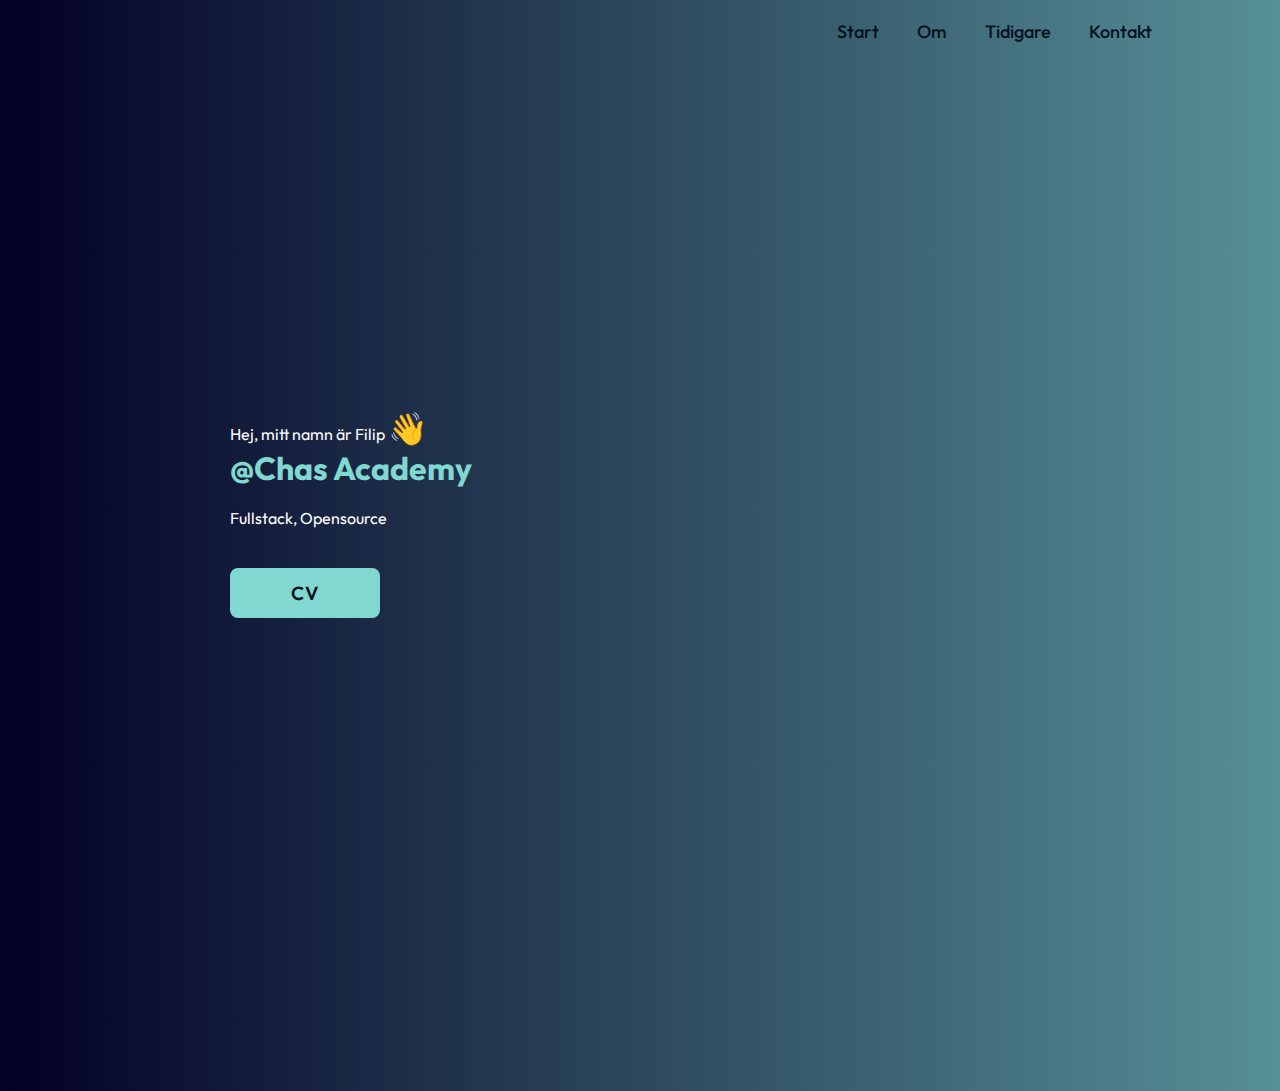
==== index.html @ c481131c "first commit" ====
<!DOCTYPE html>
<html lang="sv-SE">

<head>
    <meta charset='utf-8'>
    <meta http-equiv='X-UA-Compatible' content='IE=edge'>
    <title>Portfolio</title>
    <meta name='viewport' content='width=device-width, initial-scale=1'>
    <link rel='stylesheet' href="styles.css" type='text/css' media='screen'>
    <script src='main.js'></script>
</head>

<body>
    <header class="header">


        <nav class="navbar">
            <a href="index.html" class="active">Start</a>
            <a href="about.html">Om</a>
            <a href="earlier.html">Tidigare</a>
            <a href="contact.html">Kontakt</a>
        </nav>
    </header>

    <section class="home">
        <div class="home-content">Hej, mitt namn är Filip <span class="wave">👋</span>
            <h3>@Chas Academy</h3>
            <p>
                Fullstack, Opensource
            </p>
            <div class="btn-box">
                <a href="#"><span id="cv">CV</span><img src="misc/download_icon.svg" alt="CV" id="icon"></a>
            </div>
        </div>

        <div style="overflow: hidden; border-radius: 32px;">
            <iframe width="320" height="320" src="https://www.youtube.com/embed/y2OHIr_CZ4s"
                title="Pikachu | HTML CSS JavaScript" frameborder="0"
                allow="accelerometer; autoplay; clipboard-write; encrypted-media; gyroscope; picture-in-picture; web-share"
                referrerpolicy="strict-origin-when-cross-origin" allowfullscreen></iframe>
        </div>
    </section>
</body>

</html>
---- styles.css ----
@import url("https://fonts.googleapis.com/css2?family=Outfit:wght@100..900&display=swap");
* {
  margin: 0;
  padding: 0;
  box-sizing: border-box;
  font-family: "outfit", sans-serif;
}

body {
  margin: 0 10% 10% 10%;
  color: white;
  background: linear-gradient(90deg, rgb(2, 0, 36) 0%, #81D8D0 150%);
}

.table-contact-desktop {
  width: 100%;
  text-align: left;
}

.container {
  display: grid;
  grid-template-columns: repeat(3, 1fr);
  gap: 32px;
}
.container h3 {
  margin-bottom: 8px;
}
@media screen and (max-width: 768px) {
  .container {
    grid-template-columns: 1fr;
  }
}

.header {
  top: 0;
  left: 0;
  width: 100%;
  padding: 20px 0;
  background: transparent;
  display: flex;
  justify-content: end;
  align-items: center;
  z-index: 100;
}

.logo {
  font-size: 25px;
  color: purple;
  text-decoration: none;
  font-weight: 600;
}

.navbar a {
  font-size: 18px;
  color: #001122;
  text-decoration: none;
  font-weight: 500;
  margin-left: 35px;
  transition: 0.3s;
}
@media screen and (max-width: 768px) {
  .navbar a {
    margin-left: 12px;
  }
}
.navbar a:hover {
  color: #81D8D0;
}

.home {
  height: 100vh;
  display: flex;
  align-items: center;
  padding: 0 10%;
  justify-content: space-between;
}
@media screen and (max-width: 768px) {
  .home {
    padding: 0 3%;
    gap: 64px;
    flex-direction: column;
    justify-content: center;
    justify-items: center;
    align-items: center;
  }
}

.home-content {
  max-width: 600px;
}
.home-content h1 {
  font-size: 56px;
  font-weight: 700;
}
.home-content h3 {
  font-size: 32px;
  font-weight: 700;
  color: #81D8D0;
}
.home-content p {
  font-size: 16px;
  margin: 20px 0 40px;
}
.home-content .btn-box {
  display: flex;
  justify-content: space-between;
  width: 345px;
  height: 50px;
}

.btn-box a {
  position: relative;
  display: inline-flex;
  justify-content: center;
  align-items: center;
  width: 150px;
  height: 100%;
  background: #81D8D0;
  border: 2px solid #81D8D0;
  border-radius: 8px;
  font-size: 19px;
  color: #001122;
  text-decoration: none;
  font-weight: 600;
  letter-spacing: 1px;
  transition: all 0.2s;
}
.btn-box a:hover {
  background-color: #85ff4c;
}
.btn-box a:hover #cv {
  display: none;
}
.btn-box a:hover #icon {
  display: unset;
}
.btn-box a #icon {
  display: none;
}

.earlier-images {
  display: flex;
  flex-direction: row;
  flex-wrap: wrap;
  justify-content: center;
  gap: 16px;
}
.earlier-images img {
  aspect-ratio: 1/1;
  width: 320px;
  height: 100%;
}

.wave {
  font-size: 32px;
}

.table-details {
  width: 100%;
  height: 100%;
  margin-top: 100px;
}
.table-details .table-contact-mobile {
  display: none;
}
@media screen and (max-width: 768px) {
  .table-details .table-contact-desktop {
    display: none;
  }
  .table-details .table-contact-mobile {
    display: unset;
    border-collapse: separate;
    border-spacing: 12px 8px;
  }
  .table-details tr td:first-child {
    font-weight: 600;
  }
}/*# sourceMappingURL=styles.css.map */
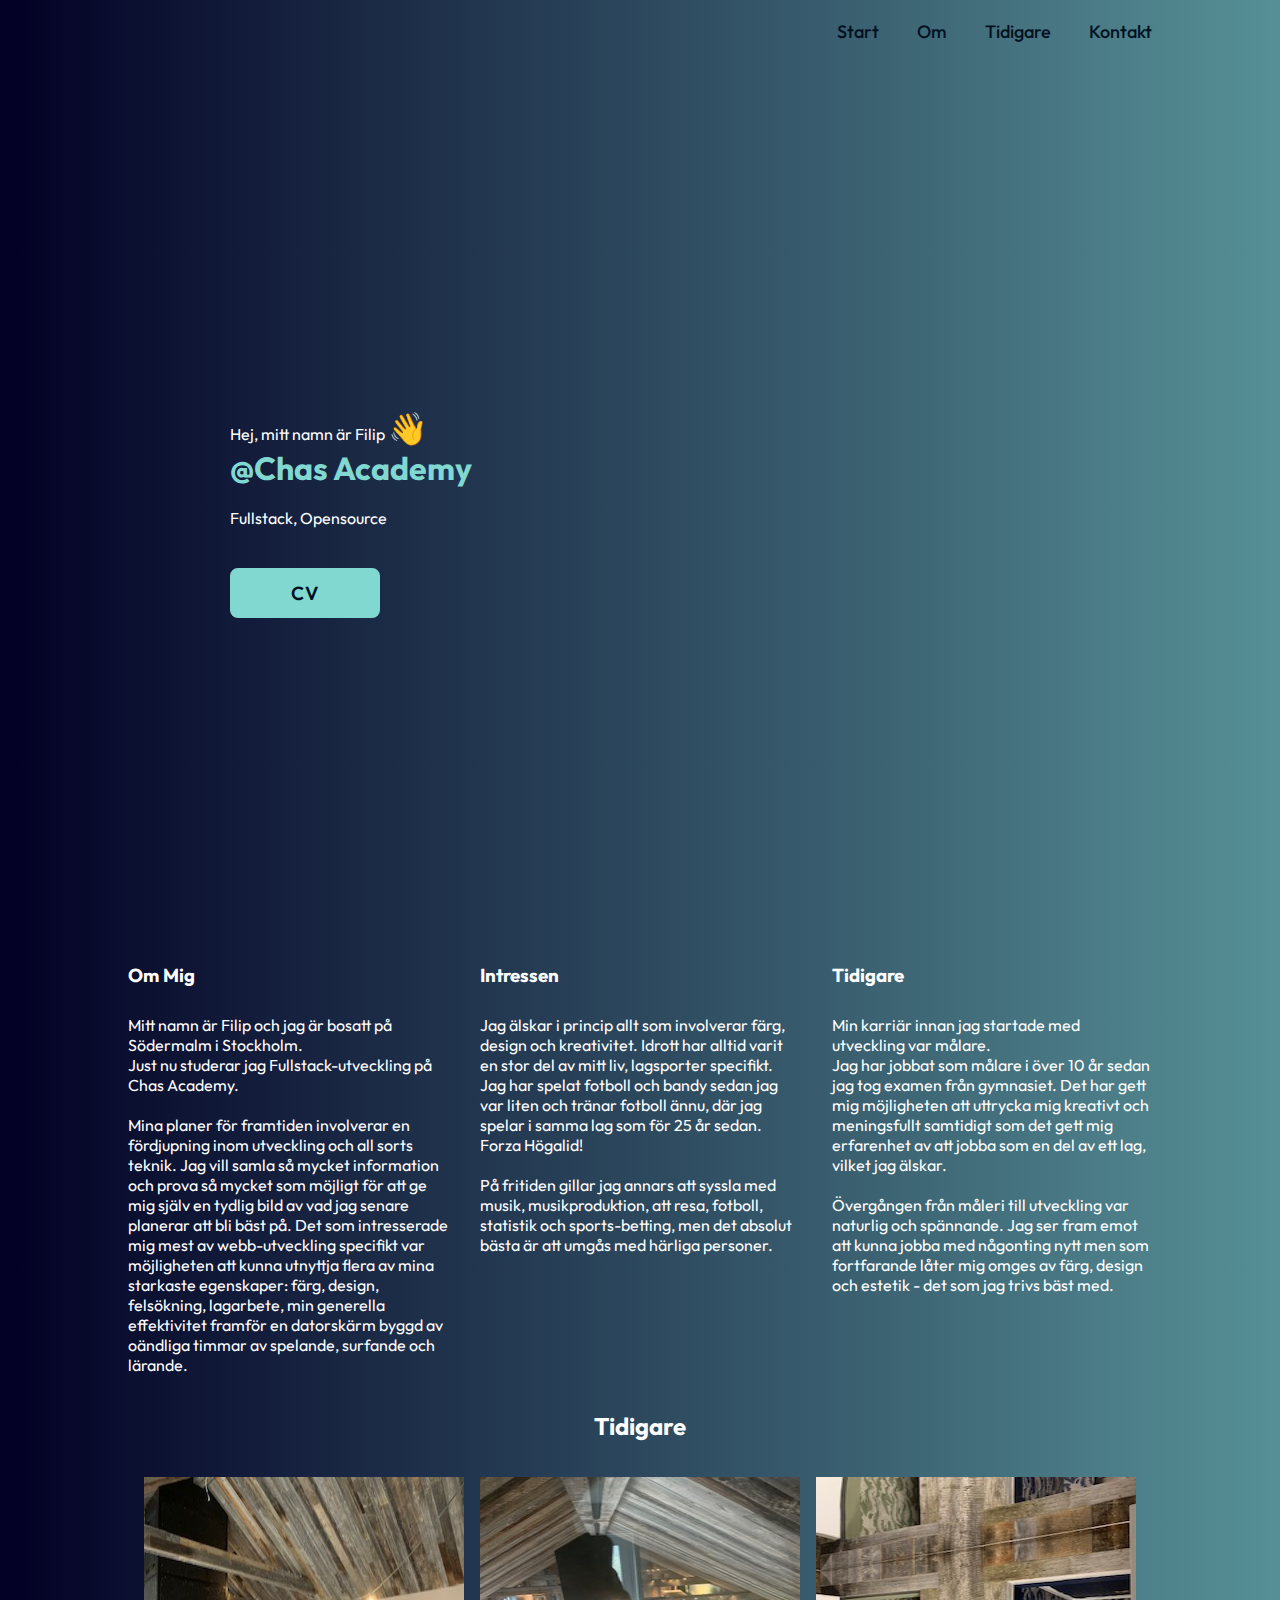
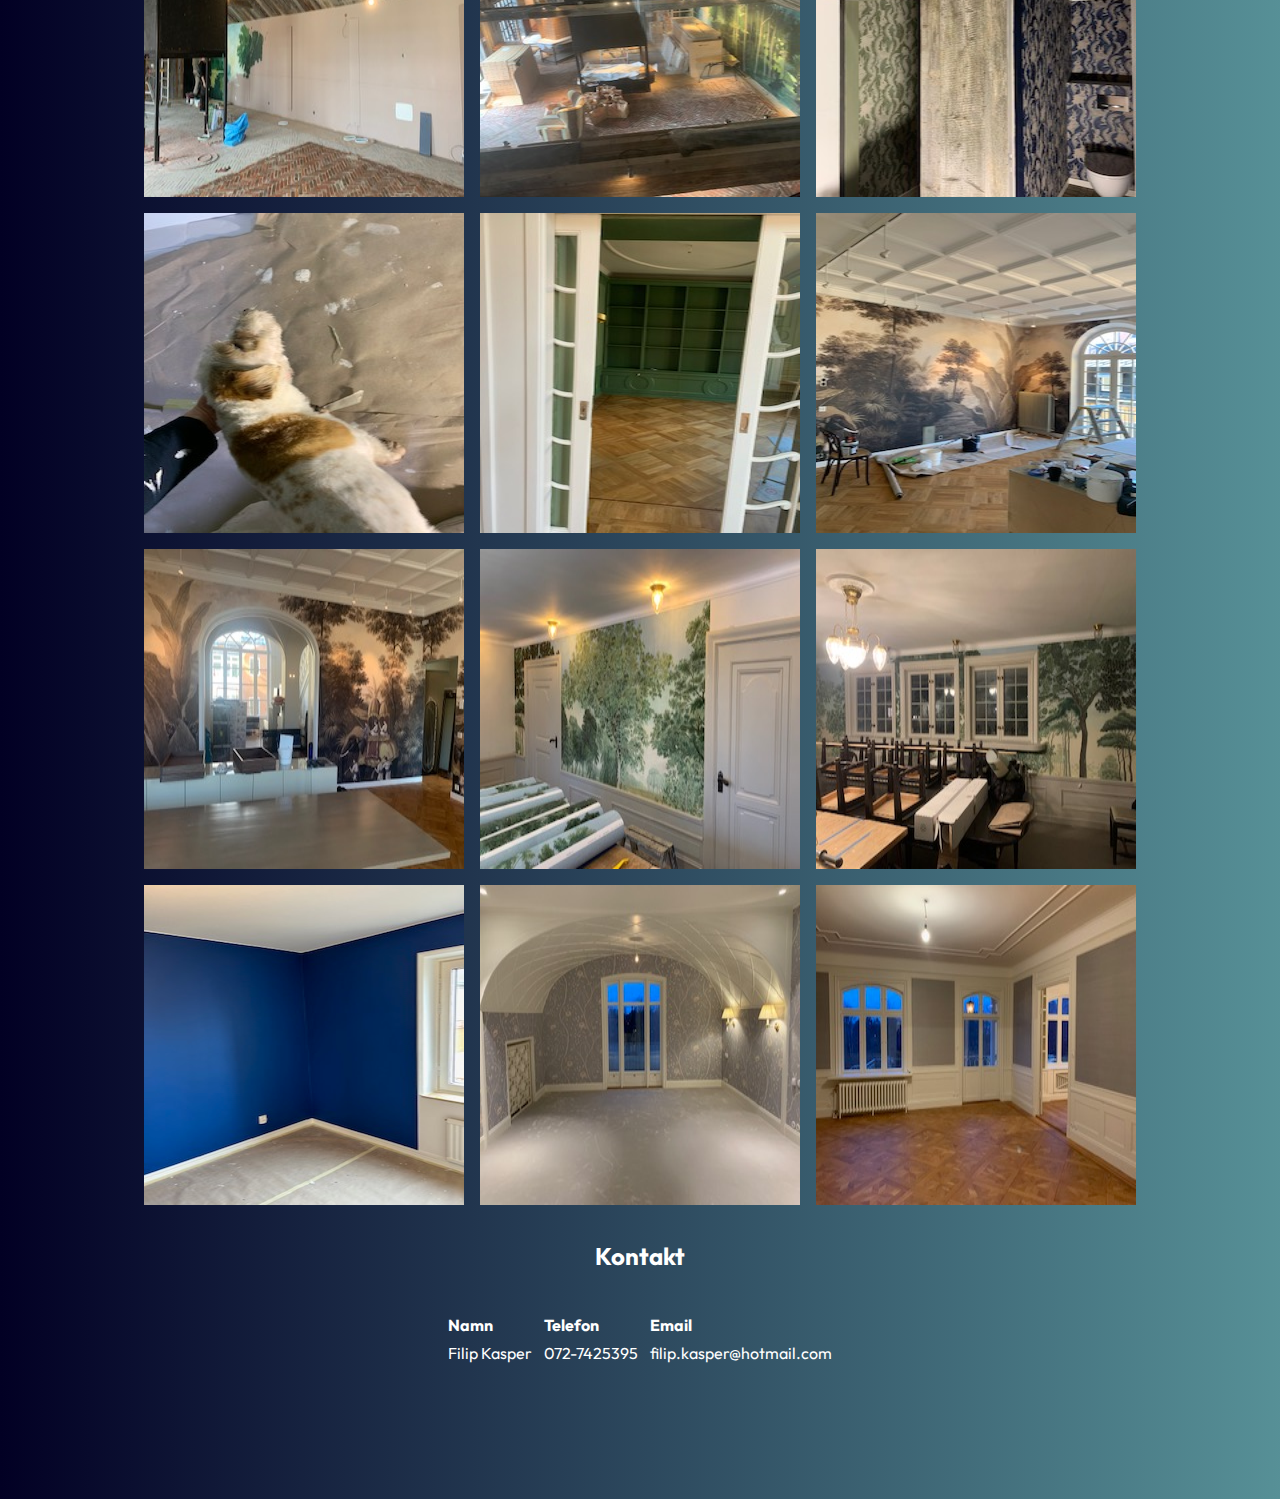
==== commit 6f55f1ae: "commit" ====
--- a/index.html
+++ b/index.html
@@ -15,14 +15,14 @@
 
 
         <nav class="navbar">
-            <a href="index.html" class="active">Start</a>
-            <a href="about.html">Om</a>
-            <a href="earlier.html">Tidigare</a>
-            <a href="contact.html">Kontakt</a>
+            <a href="#home" class="active">Start</a>
+            <a href="#about">Om</a>
+            <a href="#earlier">Tidigare</a>
+            <a href="#contact">Kontakt</a>
         </nav>
     </header>
 
-    <section class="home">
+    <section class="home" id="home">
         <div class="home-content">Hej, mitt namn är Filip <span class="wave">👋</span>
             <h3>@Chas Academy</h3>
             <p>
@@ -40,6 +40,104 @@
                 referrerpolicy="strict-origin-when-cross-origin" allowfullscreen></iframe>
         </div>
     </section>
+
+    <section class="container">
+        <div>
+            <h3 id="about">Om Mig</h3>
+            <br>
+            <p>Mitt namn är Filip och jag är bosatt på Södermalm i Stockholm. <br>Just nu studerar jag
+                Fullstack-utveckling
+                på Chas Academy.
+                <br><br>
+                Mina planer för framtiden involverar en fördjupning inom utveckling och all sorts teknik. Jag vill samla
+                så mycket information och prova så mycket som möjligt för att ge mig själv en tydlig bild av vad jag
+                senare planerar att bli bäst på. Det som intresserade mig mest av webb-utveckling specifikt var
+                möjligheten att kunna utnyttja flera av mina starkaste egenskaper: färg, design, felsökning, lagarbete,
+                min generella effektivitet framför en datorskärm byggd av oändliga timmar av spelande, surfande och
+                lärande.
+            </p>
+        </div>
+        <div>
+            <h3>Intressen</h3>
+            <br>
+            <p>Jag älskar i princip allt som involverar färg, design och kreativitet. Idrott har alltid varit en stor
+                del av mitt liv, lagsporter specifikt.<br> Jag har spelat fotboll och bandy sedan jag var liten och
+                tränar
+                fotboll ännu, där jag spelar i samma lag som för 25 år sedan. Forza Högalid!
+                <br><br>
+                På fritiden gillar jag annars att syssla med musik, musikproduktion, att resa, fotboll, statistik och
+                sports-betting, men det absolut bästa är att umgås med härliga personer.
+            </p>
+        </div>
+        <div>
+            <h3>Tidigare</h3>
+            <br>
+            <p>Min karriär innan jag startade med utveckling var målare.<br> Jag har jobbat som målare i över 10 år
+                sedan
+                jag tog examen från gymnasiet. Det har gett mig möjligheten att uttrycka mig kreativt och meningsfullt
+                samtidigt som det gett mig erfarenhet av att jobba som en del av ett lag, vilket jag älskar.<br><br>
+
+                Övergången från måleri till utveckling var naturlig och spännande. Jag ser fram emot att kunna jobba med
+                någonting nytt men som fortfarande låter mig omges av färg, design och estetik - det som jag trivs bäst
+                med.
+
+            </p>
+        </div>
+    </section>
+
+    <section>
+        <h2 class="header2" id="earlier">Tidigare</h2>
+        <div class="earlier-images">
+            <img src="/images/thumbnail_IMG_0512.jpg" alt="#">
+            <img src="/images/thumbnail_IMG_0549.jpg" alt="#">
+            <img src="/images/thumbnail_IMG_0568.jpg" alt="#">
+            <img src="/images/thumbnail_IMG_0772.jpg" alt="#">
+            <img src="/images/thumbnail_IMG_1276.jpg" alt="#">
+            <img src="/images/thumbnail_IMG_1278.jpg" alt="#">
+            <img src="/images/thumbnail_IMG_1289.jpg" alt="#">
+            <img src="/images/thumbnail_IMG_2297.jpg" alt="#">
+            <img src="/images/thumbnail_IMG_2312.jpg" alt="#">
+            <img src="/images/thumbnail_IMG_3478.jpg" alt="#">
+            <img src="/images/thumbnail_IMG_8939.jpg" alt="#">
+            <img src="/images/thumbnail_IMG_8940.jpg" alt="#">
+        </div>
+
+    </section>
+
+
+    <section>
+        <h2 class="header2" id="contact">Kontakt</h2>
+        <div class="table-details">
+            <table class="table-contact-desktop">
+                <thead>
+                    <tr>
+                        <th>Namn</th>
+                        <th>Telefon</th>
+                        <th>Email</th>
+                    </tr>
+                </thead>
+                <tr>
+                    <td>Filip Kasper</td>
+                    <td>072-7425395</td>
+                    <td>filip.kasper@hotmail.com</td>
+                </tr>
+            </table>
+            <table class="table-contact-mobile">
+                <tr>
+                    <td>Namn</td>
+                    <td>Filip Kasper</td>
+                </tr>
+                <tr>
+                    <td>Telefon</td>
+                    <td>072-7425395</td>
+                </tr>
+                <tr>
+                    <td>Email</td>
+                    <td>filip.kasper@hotmail.com</td>
+                </tr>
+            </table>
+        </div>
+    </section>
 </body>
 
 </html>--- a/styles.css
+++ b/styles.css
@@ -10,11 +10,6 @@
   margin: 0 10% 10% 10%;
   color: white;
   background: linear-gradient(90deg, rgb(2, 0, 36) 0%, #81D8D0 150%);
-}
-
-.table-contact-desktop {
-  width: 100%;
-  text-align: left;
 }
 
 .container {
@@ -158,7 +153,15 @@
 .table-details {
   width: 100%;
   height: 100%;
-  margin-top: 100px;
+  display: flex;
+  align-content: center;
+  flex-direction: row;
+  justify-content: center;
+}
+.table-details .table-contact-desktop {
+  text-align: left;
+  border-collapse: separate;
+  border-spacing: 12px 8px;
 }
 .table-details .table-contact-mobile {
   display: none;
@@ -175,4 +178,9 @@
   .table-details tr td:first-child {
     font-weight: 600;
   }
+}
+
+.header2 {
+  text-align: center;
+  margin: 36px 0;
 }/*# sourceMappingURL=styles.css.map */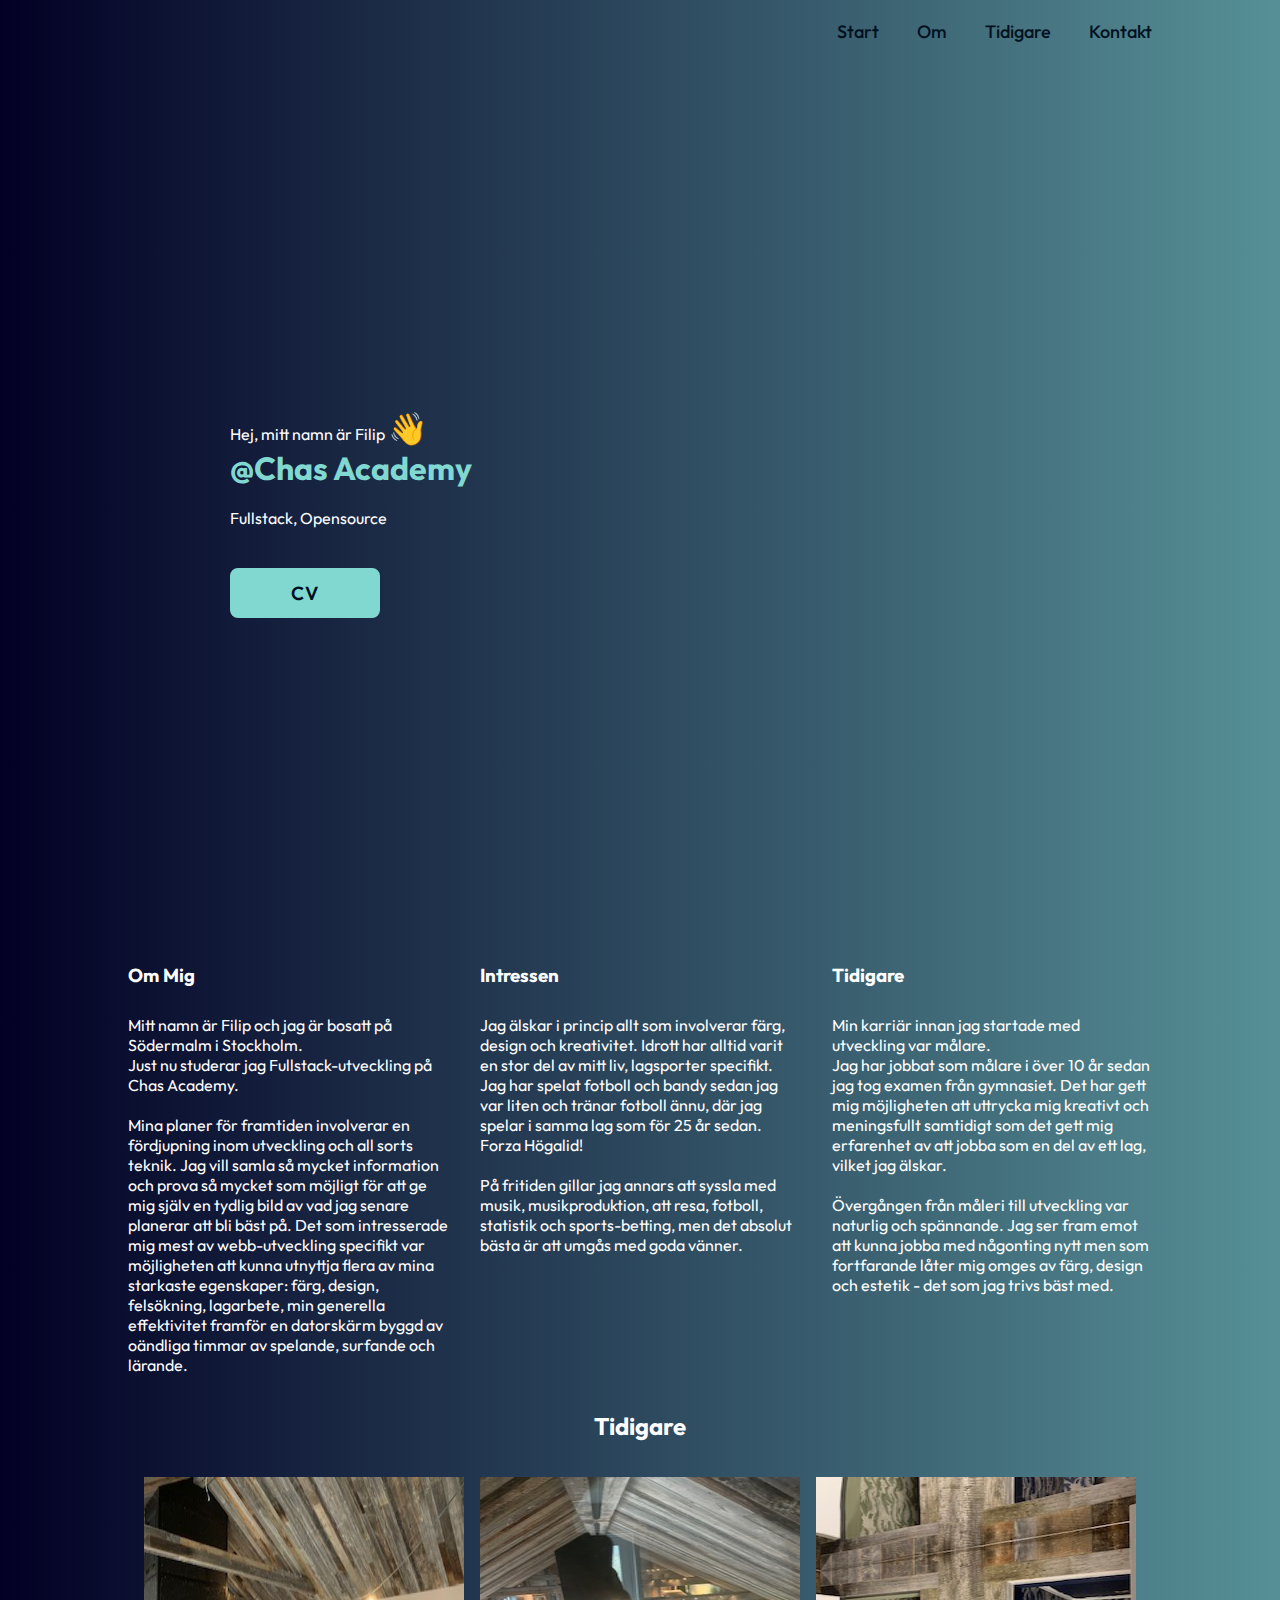
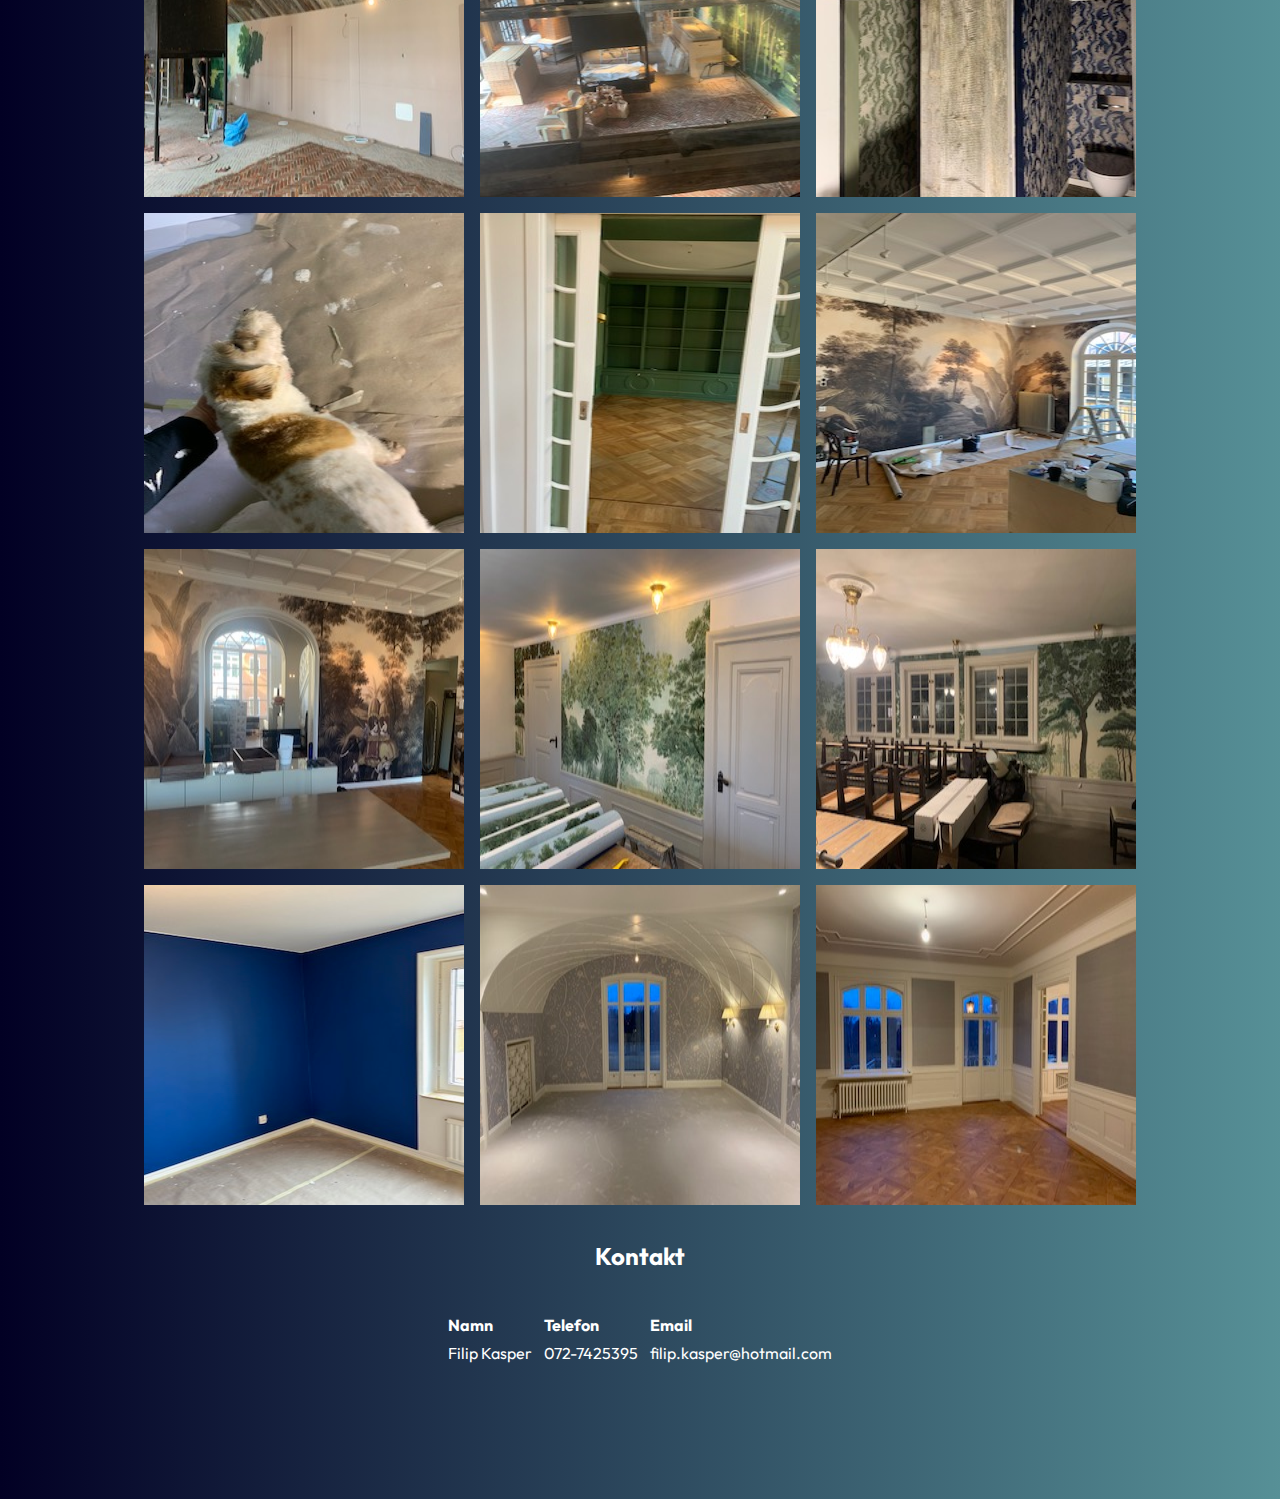
==== commit d315826f: "commit3" ====
--- a/index.html
+++ b/index.html
@@ -66,7 +66,7 @@
                 fotboll ännu, där jag spelar i samma lag som för 25 år sedan. Forza Högalid!
                 <br><br>
                 På fritiden gillar jag annars att syssla med musik, musikproduktion, att resa, fotboll, statistik och
-                sports-betting, men det absolut bästa är att umgås med härliga personer.
+                sports-betting, men det absolut bästa är att umgås med goda vänner.
             </p>
         </div>
         <div>
@@ -88,22 +88,21 @@
     <section>
         <h2 class="header2" id="earlier">Tidigare</h2>
         <div class="earlier-images">
-            <img src="/images/thumbnail_IMG_0512.jpg" alt="#">
-            <img src="/images/thumbnail_IMG_0549.jpg" alt="#">
-            <img src="/images/thumbnail_IMG_0568.jpg" alt="#">
-            <img src="/images/thumbnail_IMG_0772.jpg" alt="#">
-            <img src="/images/thumbnail_IMG_1276.jpg" alt="#">
-            <img src="/images/thumbnail_IMG_1278.jpg" alt="#">
-            <img src="/images/thumbnail_IMG_1289.jpg" alt="#">
-            <img src="/images/thumbnail_IMG_2297.jpg" alt="#">
-            <img src="/images/thumbnail_IMG_2312.jpg" alt="#">
-            <img src="/images/thumbnail_IMG_3478.jpg" alt="#">
-            <img src="/images/thumbnail_IMG_8939.jpg" alt="#">
-            <img src="/images/thumbnail_IMG_8940.jpg" alt="#">
+            <img src="./images/thumbnail_IMG_0512.jpg" alt="#">
+            <img src="./images/thumbnail_IMG_0549.jpg" alt="#">
+            <img src="./images/thumbnail_IMG_0568.jpg" alt="#">
+            <img src="./images/thumbnail_IMG_0772.jpg" alt="#">
+            <img src="./images/thumbnail_IMG_1276.jpg" alt="#">
+            <img src="./images/thumbnail_IMG_1278.jpg" alt="#">
+            <img src="./images/thumbnail_IMG_1289.jpg" alt="#">
+            <img src="./images/thumbnail_IMG_2297.jpg" alt="#">
+            <img src="./images/thumbnail_IMG_2312.jpg" alt="#">
+            <img src="./images/thumbnail_IMG_3478.jpg" alt="#">
+            <img src="./images/thumbnail_IMG_8939.jpg" alt="#">
+            <img src="./images/thumbnail_IMG_8940.jpg" alt="#">
         </div>
 
     </section>
-
 
     <section>
         <h2 class="header2" id="contact">Kontakt</h2>
